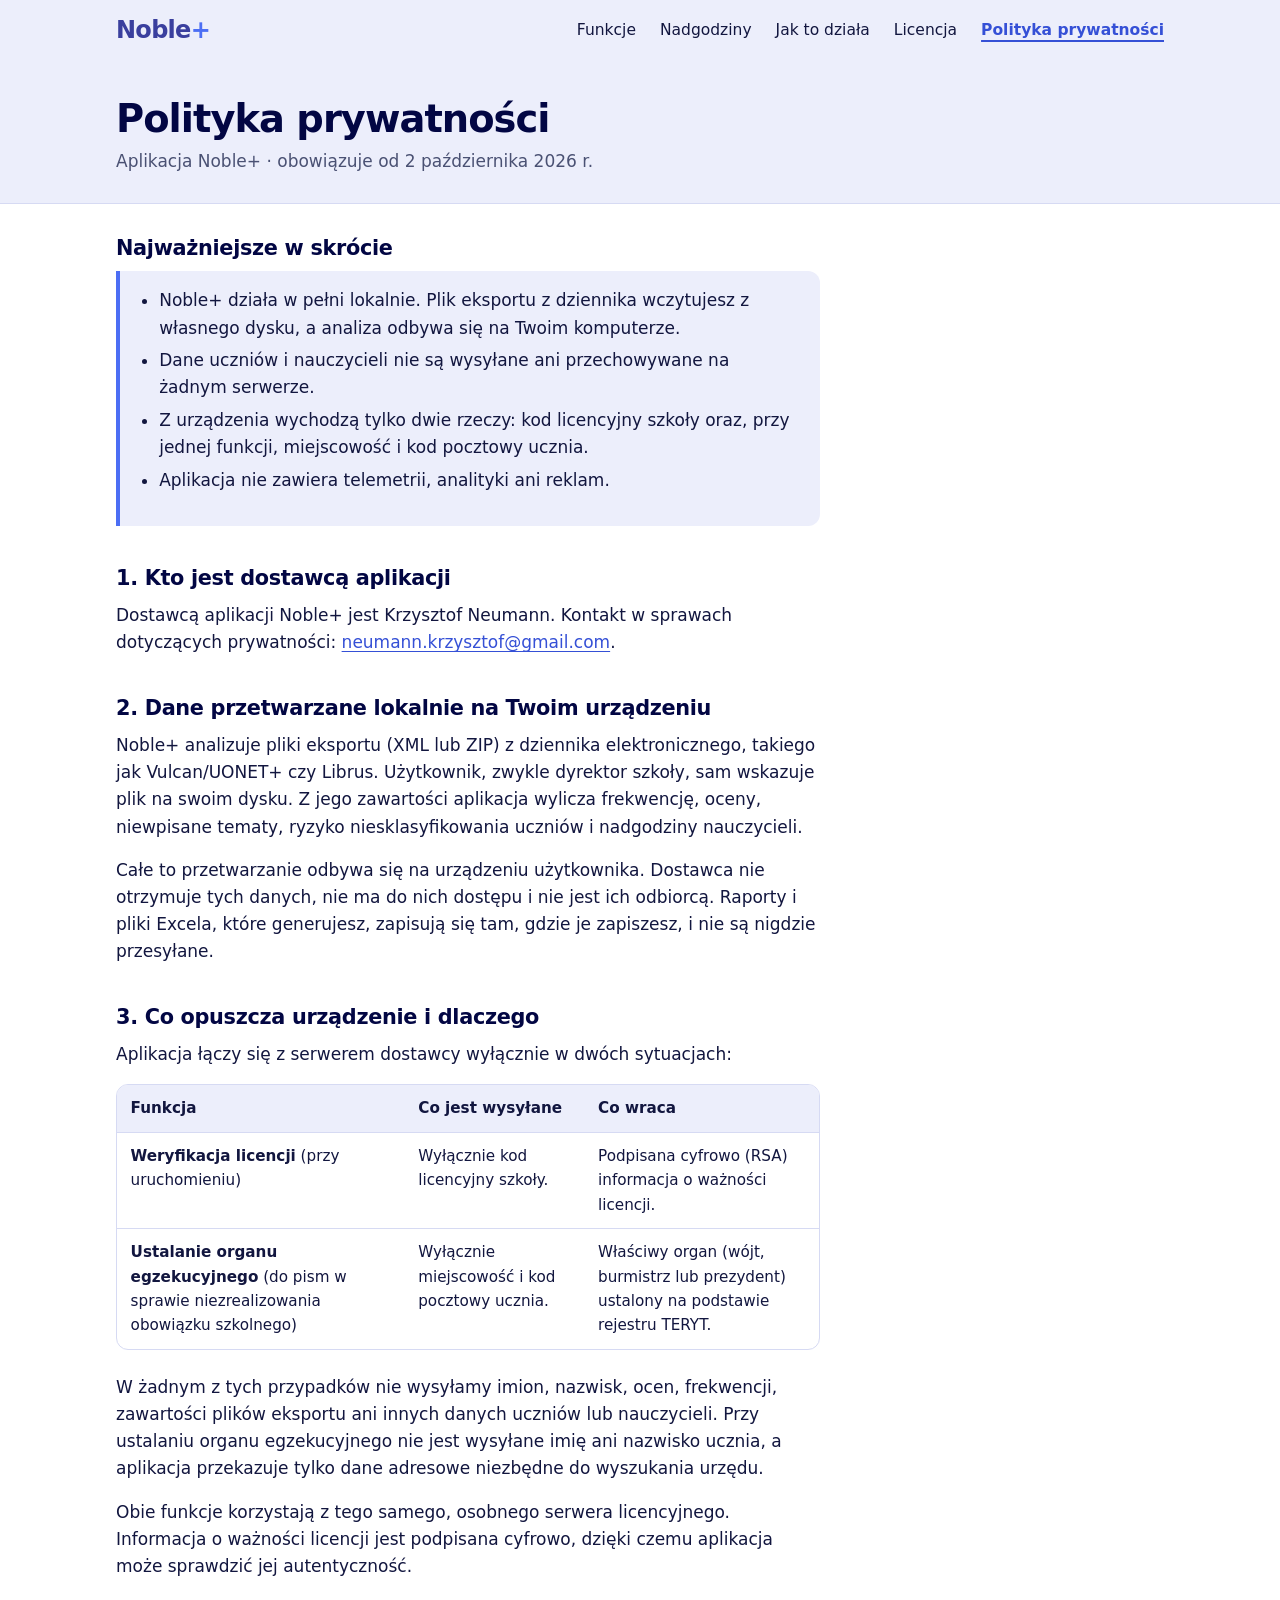
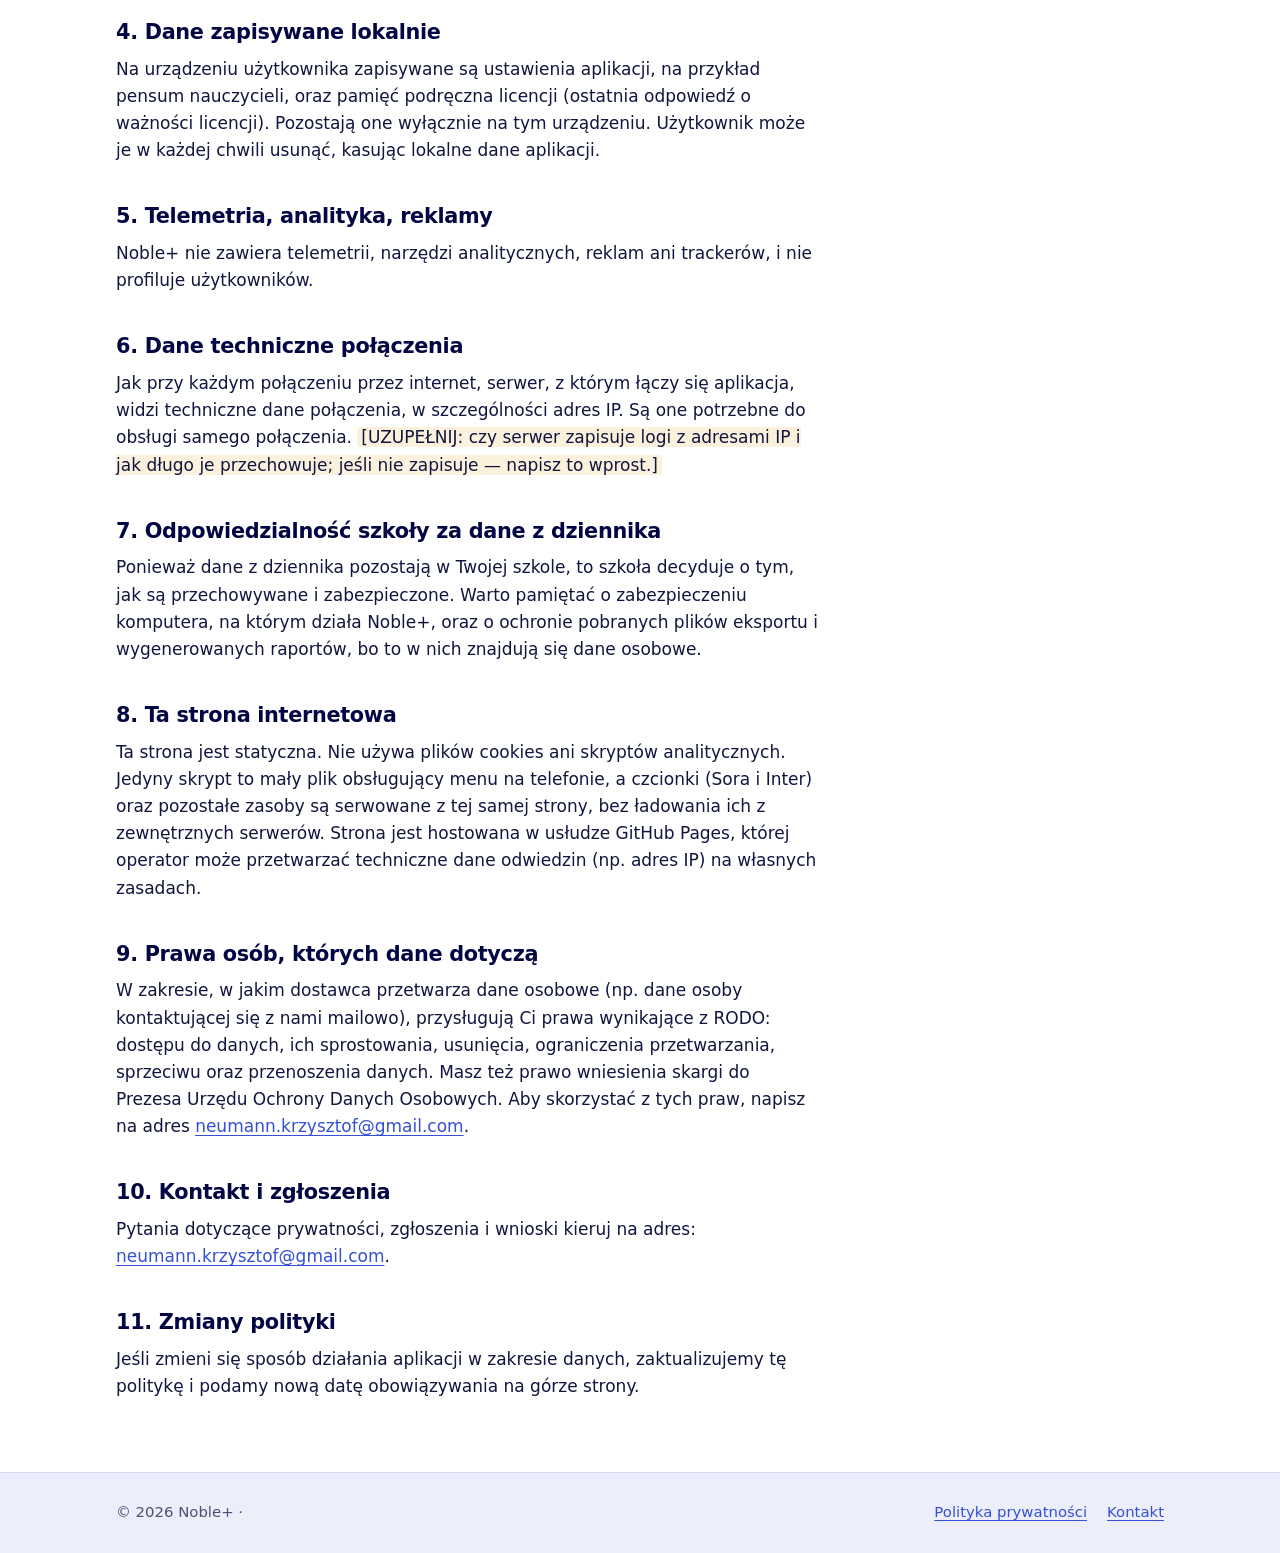
==== polityka-prywatnosci.html @ 091680ed "init Init" ====
<!DOCTYPE html>
<html lang="pl">
<head>
  <meta charset="utf-8">
  <meta name="viewport" content="width=device-width, initial-scale=1">
  <title>Polityka prywatności — Noble+</title>
  <meta name="description" content="Polityka prywatności aplikacji Noble+: jakie dane są przetwarzane lokalnie, co opuszcza urządzenie i dlaczego.">
  <link rel="icon" href="data:image/svg+xml,%3Csvg xmlns='http://www.w3.org/2000/svg' viewBox='0 0 64 64'%3E%3Crect width='64' height='64' rx='10' fill='%233a3f9e'/%3E%3Ctext x='32' y='44' font-family='Georgia,serif' font-size='36' font-weight='700' text-anchor='middle' fill='%23ffffff'%3EN%2B%3C/text%3E%3C/svg%3E">
  <script>document.documentElement.classList.add("js")</script>
  <link rel="stylesheet" href="style.css">
  <script src="script.js" defer></script>
</head>
<body>
  <a class="skip-link" href="#tresc">Przejdź do treści</a>

  <header class="site-header">
    <div class="wrap">
      <a class="brand" href="index.html" aria-label="Noble+ — strona główna">Noble<span>+</span></a>
      <button class="nav-toggle" type="button" aria-expanded="false" aria-controls="menu" aria-label="Otwórz menu">
        <span class="nav-toggle-bars" aria-hidden="true"></span>
      </button>
      <nav class="site-nav" id="menu" aria-label="Główne menu">
        <ul>
          <li><a href="index.html#funkcje">Funkcje</a></li>
          <li><a href="index.html#nadgodziny">Nadgodziny</a></li>
          <li><a href="index.html#jak-dziala">Jak to działa</a></li>
          <li><a href="index.html#licencja">Licencja</a></li>
          <li><a href="polityka-prywatnosci.html" aria-current="page">Polityka prywatności</a></li>
        </ul>
      </nav>
    </div>
  </header>

  <main id="tresc">

    <div class="page-head">
      <div class="wrap">
        <h1>Polityka prywatności</h1>
        <p>Aplikacja Noble+ · obowiązuje od 2 października 2026 r.</p>
      </div>
    </div>

    <div class="wrap">
      <div class="prose">

        <h2>Najważniejsze w skrócie</h2>
        <div class="callout">
          <ul>
            <li>Noble+ działa w pełni lokalnie. Plik eksportu z dziennika wczytujesz z własnego dysku, a analiza odbywa się na Twoim komputerze.</li>
            <li>Dane uczniów i nauczycieli nie są wysyłane ani przechowywane na żadnym serwerze.</li>
            <li>Z urządzenia wychodzą tylko dwie rzeczy: kod licencyjny szkoły oraz, przy jednej funkcji, miejscowość i kod pocztowy ucznia.</li>
            <li>Aplikacja nie zawiera telemetrii, analityki ani reklam.</li>
          </ul>
        </div>

        <h2>1. Kto jest dostawcą aplikacji</h2>
        <p>
          Dostawcą aplikacji Noble+ jest Krzysztof Neumann</span>.
          Kontakt w sprawach dotyczących prywatności: <a href="mailto:neumann.krzysztof@gmail.com">neumann.krzysztof@gmail.com</a>.
        </p>

        <h2>2. Dane przetwarzane lokalnie na Twoim urządzeniu</h2>
        <p>
          Noble+ analizuje pliki eksportu (XML lub ZIP) z dziennika elektronicznego, takiego jak Vulcan/UONET+ czy Librus.
          Użytkownik, zwykle dyrektor szkoły, sam wskazuje plik na swoim dysku. Z jego zawartości aplikacja wylicza
          frekwencję, oceny, niewpisane tematy, ryzyko niesklasyfikowania uczniów i nadgodziny nauczycieli.
        </p>
        <p>
          Całe to przetwarzanie odbywa się na urządzeniu użytkownika. Dostawca nie otrzymuje tych danych, nie ma do nich dostępu
          i nie jest ich odbiorcą. Raporty i pliki Excela, które generujesz, zapisują się tam, gdzie je zapiszesz, i nie są
          nigdzie przesyłane.
        </p>

        <h2>3. Co opuszcza urządzenie i dlaczego</h2>
        <p>Aplikacja łączy się z serwerem dostawcy wyłącznie w dwóch sytuacjach:</p>
        <div class="table-scroll">
          <table>
            <thead>
              <tr>
                <th scope="col">Funkcja</th>
                <th scope="col">Co jest wysyłane</th>
                <th scope="col">Co wraca</th>
              </tr>
            </thead>
            <tbody>
              <tr>
                <td><strong>Weryfikacja licencji</strong> (przy uruchomieniu)</td>
                <td>Wyłącznie kod licencyjny szkoły.</td>
                <td>Podpisana cyfrowo (RSA) informacja o ważności licencji.</td>
              </tr>
              <tr>
                <td><strong>Ustalanie organu egzekucyjnego</strong> (do pism w sprawie niezrealizowania obowiązku szkolnego)</td>
                <td>Wyłącznie miejscowość i kod pocztowy ucznia.</td>
                <td>Właściwy organ (wójt, burmistrz lub prezydent) ustalony na podstawie rejestru TERYT.</td>
              </tr>
            </tbody>
          </table>
        </div>
        <p>
          W żadnym z tych przypadków nie wysyłamy imion, nazwisk, ocen, frekwencji, zawartości plików eksportu ani innych danych
          uczniów lub nauczycieli. Przy ustalaniu organu egzekucyjnego nie jest wysyłane imię ani nazwisko ucznia, a aplikacja
          przekazuje tylko dane adresowe niezbędne do wyszukania urzędu.
        </p>
        <p>
          Obie funkcje korzystają z tego samego, osobnego serwera licencyjnego.
          Informacja o ważności licencji jest podpisana cyfrowo, dzięki czemu aplikacja może sprawdzić jej autentyczność.
        </p>

        <h2>4. Dane zapisywane lokalnie</h2>
        <p>
          Na urządzeniu użytkownika zapisywane są ustawienia aplikacji, na przykład pensum nauczycieli, oraz pamięć podręczna
          licencji (ostatnia odpowiedź o ważności licencji). Pozostają one wyłącznie na tym urządzeniu.
          Użytkownik może je w każdej chwili usunąć, kasując lokalne dane aplikacji.
        </p>

        <h2>5. Telemetria, analityka, reklamy</h2>
        <p>
          Noble+ nie zawiera telemetrii, narzędzi analitycznych, reklam ani trackerów, i nie profiluje użytkowników.
        </p>

        <h2>6. Dane techniczne połączenia</h2>
        <p>
          Jak przy każdym połączeniu przez internet, serwer, z którym łączy się aplikacja, widzi techniczne dane połączenia,
          w szczególności adres IP. Są one potrzebne do obsługi samego połączenia.
          <span class="todo">[UZUPEŁNIJ: czy serwer zapisuje logi z adresami IP i jak długo je przechowuje; jeśli nie zapisuje — napisz to wprost.]</span>
        </p>

        <h2>7. Odpowiedzialność szkoły za dane z dziennika</h2>
        <p>
          Ponieważ dane z dziennika pozostają w Twojej szkole, to szkoła decyduje o tym, jak są przechowywane i zabezpieczone.
          Warto pamiętać o zabezpieczeniu komputera, na którym działa Noble+, oraz o ochronie pobranych plików eksportu
          i wygenerowanych raportów, bo to w nich znajdują się dane osobowe.
        </p>

        <h2>8. Ta strona internetowa</h2>
        <p>
          Ta strona jest statyczna. Nie używa plików cookies ani skryptów analitycznych. Jedyny skrypt to mały plik obsługujący menu na telefonie, a czcionki (Sora i Inter)
          oraz pozostałe zasoby są serwowane z tej samej strony, bez ładowania ich z zewnętrznych serwerów. Strona jest hostowana w usłudze GitHub Pages, której operator może
          przetwarzać techniczne dane odwiedzin (np. adres IP) na własnych zasadach.
        </p>

        <h2>9. Prawa osób, których dane dotyczą</h2>
        <p>
          W zakresie, w jakim dostawca przetwarza dane osobowe (np. dane osoby kontaktującej się z nami mailowo), przysługują Ci
          prawa wynikające z RODO: dostępu do danych, ich sprostowania, usunięcia, ograniczenia przetwarzania, sprzeciwu oraz
          przenoszenia danych. Masz też prawo wniesienia skargi do Prezesa Urzędu Ochrony Danych Osobowych.
          Aby skorzystać z tych praw, napisz na adres <a href="mailto:neumann.krzysztof@gmail.com">neumann.krzysztof@gmail.com</a>.
        </p>

        <h2>10. Kontakt i zgłoszenia</h2>
        <p>
          Pytania dotyczące prywatności, zgłoszenia i wnioski kieruj na adres:
          <a href="mailto:neumann.krzysztof@gmail.com">neumann.krzysztof@gmail.com</a>.
        </p>

        <h2>11. Zmiany polityki</h2>
        <p>
          Jeśli zmieni się sposób działania aplikacji w zakresie danych, zaktualizujemy tę politykę i podamy nową datę
          obowiązywania na górze strony.
        </p>

      </div>
    </div>

  </main>

  <footer class="site-footer">
    <div class="wrap">
      <p>© 2026 Noble+ ·</p>
      <ul>
        <li><a href="polityka-prywatnosci.html">Polityka prywatności</a></li>
        <li><a href="mailto:neumann.krzysztof@gmail.com">Kontakt</a></li>
      </ul>
    </div>
  </footer>
</body>
</html>
---- style.css ----
/* Noble+ — arkusz stylów (mobile-first). Czcionki Sora i Inter hostowane lokalnie w /fonts (licencja SIL OFL) */

@font-face {
  font-family: "Inter";
  font-style: normal;
  font-weight: 100 900;
  font-display: swap;
  src: url("fonts/inter-latin-ext-wght-normal.woff2") format("woff2");
  unicode-range: U+0100-02BA, U+02BD-02C5, U+02C7-02CC, U+02CE-02D7, U+02DD-02FF, U+0304, U+0308, U+0329, U+1D00-1DBF, U+1E00-1E9F, U+1EF2-1EFF, U+2020, U+20A0-20AB, U+20AD-20C0, U+2113, U+2C60-2C7F, U+A720-A7FF;
}
@font-face {
  font-family: "Inter";
  font-style: normal;
  font-weight: 100 900;
  font-display: swap;
  src: url("fonts/inter-latin-wght-normal.woff2") format("woff2");
  unicode-range: U+0000-00FF, U+0131, U+0152-0153, U+02BB-02BC, U+02C6, U+02DA, U+02DC, U+0304, U+0308, U+0329, U+2000-206F, U+20AC, U+2122, U+2191, U+2193, U+2212, U+2215, U+FEFF, U+FFFD;
}
@font-face {
  font-family: "Sora";
  font-style: normal;
  font-weight: 100 800;
  font-display: swap;
  src: url("fonts/sora-latin-ext-wght-normal.woff2") format("woff2");
  unicode-range: U+0100-02BA, U+02BD-02C5, U+02C7-02CC, U+02CE-02D7, U+02DD-02FF, U+0304, U+0308, U+0329, U+1D00-1DBF, U+1E00-1E9F, U+1EF2-1EFF, U+2020, U+20A0-20AB, U+20AD-20C0, U+2113, U+2C60-2C7F, U+A720-A7FF;
}
@font-face {
  font-family: "Sora";
  font-style: normal;
  font-weight: 100 800;
  font-display: swap;
  src: url("fonts/sora-latin-wght-normal.woff2") format("woff2");
  unicode-range: U+0000-00FF, U+0131, U+0152-0153, U+02BB-02BC, U+02C6, U+02DA, U+02DC, U+0304, U+0308, U+0329, U+2000-206F, U+20AC, U+2122, U+2191, U+2193, U+2212, U+2215, U+FEFF, U+FFFD;
}

:root {
  /* Paleta wzięta z aplikacji Noble+ i z granatowej kreacji reklamowej */
  --ink: #12163f;          /* tekst */
  --ink-soft: #4a5173;     /* tekst drugorzędny */
  --navy: #020643;         /* głęboki granat (hero, pasek prywatności) */
  --navy-dark: #010135;
  --indigo: #3a3f9e;       /* kolor logotypu N+ */
  --accent: #4c6ef4;       /* niebieski słupków w aplikacji */
  --accent-strong: #3550d6;/* ten sam odcień, ciemniejszy: tekst i przyciski (kontrast AA) */
  --mint: #e2f5ef;         /* jasny przycisk na granacie */
  --lavender: #eceefb;     /* tło paneli aplikacji */
  --lavender-line: #d6daf3;
  --white: #ffffff;
  --paper: #eceefb;
  --line: #d6daf3;
  --ok: #2faf76;
  --amber: #b26a00;
  --rose: #c2334d;
  --warn-bg: #fbf1dc;
  --radius: 12px;

  --font-body: "Inter", system-ui, -apple-system, "Segoe UI", Roboto, Arial, sans-serif;
  --font-head: "Sora", "Inter", system-ui, -apple-system, "Segoe UI", Arial, sans-serif;
}

*,
*::before,
*::after { box-sizing: border-box; }

html { scroll-behavior: smooth; -webkit-text-size-adjust: 100%; }

body {
  margin: 0;
  font-family: var(--font-body);
  font-size: 1.0625rem;
  line-height: 1.6;
  color: var(--ink);
  background: var(--white);
}

img, svg { max-width: 100%; }

a { color: var(--accent-strong); text-underline-offset: 0.18em; }
a:hover { color: var(--indigo); }

:focus-visible {
  outline: 3px solid var(--accent);
  outline-offset: 2px;
  border-radius: 2px;
}

.skip-link {
  position: absolute;
  left: -999px;
  top: 0;
  background: var(--navy);
  color: var(--white);
  padding: 0.6rem 1rem;
  z-index: 100;
}
.skip-link:focus { left: 0; }

.wrap {
  width: 100%;
  max-width: 68rem;
  margin: 0 auto;
  padding: 0 1.25rem;
}

/* ---------- Nagłówek (sticky: tło jak hero, po przewinięciu białe) ---------- */

html { scroll-padding-top: 4.5rem; }

.site-header {
  position: sticky;
  top: 0;
  z-index: 50;
  background: var(--lavender);
  border-bottom: 1px solid transparent;
  transition: background-color 0.25s ease, border-color 0.25s ease, box-shadow 0.25s ease;
}
.site-header.is-scrolled {
  background: var(--white);
  border-bottom-color: var(--line);
  box-shadow: 0 2px 14px rgba(2, 6, 67, 0.06);
}

.site-header .wrap {
  display: flex;
  flex-wrap: wrap;
  align-items: center;
  justify-content: space-between;
  gap: 0 1.5rem;
  min-height: 3.75rem;
}

.brand {
  font-family: var(--font-head);
  font-size: 1.5rem;
  font-weight: 700;
  letter-spacing: -0.03em;
  color: var(--indigo);
  text-decoration: none;
}
.brand span { color: var(--accent); }

/* Przycisk hamburgera (widoczny tylko gdy działa JS i na wąskich ekranach) */

.nav-toggle {
  display: none;
  align-items: center;
  justify-content: center;
  width: 2.75rem;
  height: 2.75rem;
  margin-right: -0.5rem;
  padding: 0;
  border: 0;
  border-radius: 10px;
  background: transparent;
  color: var(--navy);
  cursor: pointer;
}
.nav-toggle:hover { background: rgba(2, 6, 67, 0.07); }
.js .nav-toggle { display: inline-flex; }

.nav-toggle-bars,
.nav-toggle-bars::before,
.nav-toggle-bars::after {
  display: block;
  width: 1.4rem;
  height: 2.5px;
  border-radius: 2px;
  background: currentColor;
  transition: transform 0.25s ease, background-color 0.2s ease;
}
.nav-toggle-bars { position: relative; }
.nav-toggle-bars::before,
.nav-toggle-bars::after { content: ""; position: absolute; left: 0; }
.nav-toggle-bars::before { top: -7px; }
.nav-toggle-bars::after { top: 7px; }
.nav-toggle[aria-expanded="true"] .nav-toggle-bars { background: transparent; }
.nav-toggle[aria-expanded="true"] .nav-toggle-bars::before { transform: translateY(7px) rotate(45deg); }
.nav-toggle[aria-expanded="true"] .nav-toggle-bars::after { transform: translateY(-7px) rotate(-45deg); }

/* Menu: na telefonie rozwijany panel pod nagłówkiem */

.site-nav { width: 100%; }
.js .site-nav { display: none; }
.js .site-nav.is-open { display: block; padding-bottom: 0.75rem; }

.site-nav ul { list-style: none; margin: 0; padding: 0; display: flex; flex-direction: column; }
.site-nav li + li { border-top: 1px solid var(--line); }
.site-nav a {
  display: block;
  padding: 0.85rem 0;
  color: var(--ink);
  text-decoration: none;
  font-size: 1.02rem;
  font-weight: 500;
}
.site-nav a:hover,
.site-nav a[aria-current="page"] { color: var(--accent-strong); }
.site-nav a[aria-current="page"] { font-weight: 600; }

@media (min-width: 48rem) {
  .nav-toggle,
  .js .nav-toggle { display: none; }
  .site-nav,
  .js .site-nav,
  .js .site-nav.is-open { display: block; width: auto; padding-bottom: 0; }
  .site-nav ul { flex-direction: row; gap: 0.25rem 1.5rem; }
  .site-nav li + li { border-top: 0; }
  .site-nav a { display: inline-block; padding: 0.35rem 0; font-size: 0.97rem; }
  .site-nav a:hover,
  .site-nav a[aria-current="page"] {
    text-decoration: underline;
    text-decoration-thickness: 2px;
    text-underline-offset: 0.3em;
  }
}

/* ---------- Przyciski ---------- */

.btn {
  display: inline-block;
  padding: 0.8rem 1.35rem;
  border-radius: 10px;
  border: 2px solid var(--navy);
  background: var(--navy);
  color: var(--white);
  font-weight: 600;
  text-decoration: none;
  transition: background-color 0.15s ease, border-color 0.15s ease;
}
.btn:hover { background: var(--indigo); border-color: var(--indigo); color: var(--white); }
.btn--ghost { background: transparent; color: var(--navy); }
.btn--ghost:hover { background: rgba(2, 6, 67, 0.07); border-color: var(--navy); color: var(--navy); }
.btn-row { display: flex; flex-wrap: wrap; gap: 0.75rem; margin-top: 1.75rem; }

/* ---------- Hero ---------- */

.hero {
  background: var(--lavender);
  color: var(--ink);
  padding: 3rem 0 0;
  overflow: hidden; /* animowany zrzut nie wywołuje poziomego przewijania */
}

.hero h1 {
  font-family: var(--font-head);
  font-size: clamp(1.9rem, 6vw, 3.4rem);
  font-weight: 700;
  line-height: 1.12;
  letter-spacing: -0.03em;
  margin: 0 0 1.1rem;
  max-width: 17ch;
  color: var(--navy);
}

.hero .lead { font-size: 1.15rem; color: var(--ink-soft); margin: 0; max-width: 40rem; }

.hero-meta { margin: 1.5rem 0 0; padding: 0; list-style: none; display: flex; flex-wrap: wrap; gap: 0.35rem 1.5rem; font-size: 0.95rem; color: var(--ink-soft); }
.hero-meta li { position: relative; padding-left: 1rem; }
.hero-meta li::before { content: ""; position: absolute; left: 0; top: 0.6em; width: 0.4rem; height: 0.4rem; border-radius: 50%; background: var(--accent); }

/* Zrzut ekranu aplikacji: wjeżdża z dołu z płynnym pojawieniem się */

.shot { margin: 2.5rem 0 0; position: relative; z-index: 1; }
.shot img {
  display: block;
  width: 100%;
  height: auto;
  border-radius: var(--radius) var(--radius) 0 0;
  box-shadow: 0 -6px 40px rgba(2, 6, 67, 0.14), 0 0 0 1px var(--lavender-line);
  animation: shot-in 0.9s cubic-bezier(0.22, 0.61, 0.36, 1) 0.15s both;
}

@keyframes shot-in {
  from { opacity: 0; transform: translateY(48px); }
  to   { opacity: 1; transform: translateY(0); }
}

/* ---------- Sekcje ---------- */

.section { padding: 3rem 0; }
.section--alt { background: var(--lavender); }

.section h2 {
  font-family: var(--font-head);
  font-size: clamp(1.45rem, 3.8vw, 2rem);
  font-weight: 700;
  letter-spacing: -0.02em;
  line-height: 1.22;
  margin: 0 0 0.6rem;
  color: var(--navy);
}
.section .intro { margin: 0 0 2rem; max-width: 40rem; color: var(--ink-soft); }

/* Lista funkcji */

.feature-list {
  list-style: none;
  margin: 0;
  padding: 0;
  display: grid;
  gap: 1.75rem 2.5rem;
}
.feature-list li { border-top: 3px solid var(--accent); padding-top: 0.8rem; }
.feature-list h3 { margin: 0 0 0.3rem; font-size: 1.08rem; }
.feature-list p { margin: 0; color: var(--ink-soft); font-size: 0.99rem; }

/* Kroki (to faktyczna sekwencja, stąd numeracja) */

.steps { list-style: none; counter-reset: step; margin: 0; padding: 0; display: grid; gap: 1.75rem; }
.steps li { counter-increment: step; display: grid; grid-template-columns: 2.6rem 1fr; gap: 0 0.75rem; }
.steps li::before {
  content: counter(step);
  grid-row: 1 / span 2;
  font-family: var(--font-head);
  font-weight: 700;
  font-size: 2.2rem;
  line-height: 1;
  color: var(--accent);
}
.steps h3 { margin: 0 0 0.25rem; font-size: 1.08rem; }
.steps p { margin: 0; color: var(--ink-soft); font-size: 0.99rem; }

/* Pasek prywatności */

.privacy-band { background: var(--navy); color: var(--white); padding: 3rem 0; }
.privacy-band h2 { font-family: var(--font-head); font-weight: 700; letter-spacing: -0.02em; font-size: clamp(1.45rem, 3.8vw, 2rem); margin: 0 0 1rem; }
.privacy-band ul { margin: 0 0 1.75rem; padding-left: 1.2rem; max-width: 42rem; }
.privacy-band li { margin-bottom: 0.5rem; }
.privacy-band a.btn { background: var(--mint); color: var(--navy); border-color: var(--mint); }
.privacy-band a.btn:hover { background: var(--white); border-color: var(--white); }
.privacy-band :focus-visible { outline-color: var(--mint); }

/* ---------- Podstrona: polityka prywatności ---------- */

.page-head { background: var(--paper); border-bottom: 1px solid var(--line); padding: 2.25rem 0 1.75rem; }
.page-head h1 {
  font-family: var(--font-head);
  font-weight: 700;
  letter-spacing: -0.025em;
  font-size: clamp(1.7rem, 4.8vw, 2.4rem);
  line-height: 1.15;
  margin: 0 0 0.4rem;
  color: var(--navy);
}
.page-head p { margin: 0; color: var(--ink-soft); }

.prose { max-width: 44rem; padding: 2rem 0 3.5rem; }
.prose h2 {
  font-family: var(--font-head);
  font-weight: 700;
  letter-spacing: -0.015em;
  font-size: 1.3rem;
  line-height: 1.25;
  margin: 2.5rem 0 0.6rem;
  color: var(--navy);
}
.prose h2:first-child { margin-top: 0; }
.prose p, .prose ul { margin: 0 0 1rem; }
.prose ul { padding-left: 1.2rem; }
.prose li { margin-bottom: 0.35rem; }

.callout {
  border-left: 4px solid var(--accent);
  background: var(--lavender);
  padding: 1rem 1.25rem;
  border-radius: 0 var(--radius) var(--radius) 0;
  margin: 0 0 1.5rem;
}
.callout p:last-child { margin-bottom: 0; }

.todo { background: var(--warn-bg); padding: 0 0.25rem; border-radius: 2px; }

.table-scroll { overflow-x: auto; margin: 0 0 1.5rem; border: 1px solid var(--line); border-radius: var(--radius); }
.table-scroll table { border-collapse: collapse; width: 100%; min-width: 34rem; font-size: 0.95rem; }
.table-scroll th, .table-scroll td { text-align: left; vertical-align: top; padding: 0.7rem 0.85rem; border-bottom: 1px solid var(--line); }
.table-scroll th { background: var(--paper); font-weight: 600; }
.table-scroll tr:last-child td { border-bottom: 0; }

/* ---------- Stopka ---------- */

.site-footer { border-top: 1px solid var(--line); background: var(--paper); padding: 1.75rem 0; font-size: 0.93rem; color: var(--ink-soft); }
.site-footer .wrap { display: flex; flex-wrap: wrap; justify-content: space-between; gap: 0.75rem 2rem; }
.site-footer ul { list-style: none; margin: 0; padding: 0; display: flex; flex-wrap: wrap; gap: 0.25rem 1.25rem; }
.site-footer p { margin: 0; }

/* ---------- Większe ekrany ---------- */

/* ---------- Spotlight: nadgodziny ---------- */

.spotlight { display: grid; gap: 2rem; align-items: center; }
.spotlight .checks { list-style: none; margin: 1.25rem 0 0; padding: 0; }
.spotlight .checks li { position: relative; padding-left: 1.7rem; margin-bottom: 0.6rem; }
.spotlight .checks li::before {
  content: "";
  position: absolute;
  left: 0.15rem;
  top: 0.45em;
  width: 0.6rem;
  height: 0.3rem;
  border-left: 2.5px solid var(--accent);
  border-bottom: 2.5px solid var(--accent);
  transform: rotate(-45deg);
}
.ot { background: var(--white); border: 1px solid var(--line); border-radius: var(--radius); overflow: hidden; margin: 0; }
.ot-bar { display: flex; flex-wrap: wrap; align-items: center; justify-content: space-between; gap: 0.5rem; padding: 0.7rem 1rem; background: var(--indigo); color: var(--white); font-size: 0.92rem; font-weight: 600; }
.ot-btn { background: var(--mint); color: var(--navy); padding: 0.3rem 0.8rem; border-radius: 8px; font-size: 0.85rem; font-weight: 600; }
.ot table { width: 100%; border-collapse: collapse; font-size: 0.93rem; }
.ot th, .ot td { padding: 0.65rem 1rem; text-align: left; border-bottom: 1px solid var(--line); }
.ot th { color: var(--ink-soft); font-weight: 600; font-size: 0.85rem; }
.ot td:last-child, .ot th:last-child { text-align: right; font-variant-numeric: tabular-nums; }
.ot tr:last-child td { border-bottom: 0; }
.ot figcaption { padding: 0.6rem 1rem; background: var(--paper); font-size: 0.82rem; color: var(--ink-soft); }

.hero-meta { margin: 1.25rem 0 0; padding: 0; list-style: none; display: flex; flex-wrap: wrap; gap: 0.35rem 1.25rem; font-size: 0.93rem; color: var(--ink-soft); }
.hero-meta li { position: relative; padding-left: 1rem; }
.hero-meta li::before { content: ""; position: absolute; left: 0; top: 0.6em; width: 0.4rem; height: 0.4rem; border-radius: 50%; background: var(--accent); }

@media (min-width: 42rem) {
  .feature-list { grid-template-columns: repeat(2, 1fr); }
  .steps { grid-template-columns: repeat(3, 1fr); gap: 2rem; }
}

@media (min-width: 56rem) {
  .hero { padding: 4.5rem 0 0; }
  .shot { margin-top: 3.5rem; }
  .section { padding: 4rem 0; }
  .feature-list { grid-template-columns: repeat(4, 1fr); }
  .spotlight { grid-template-columns: 1fr 1fr; gap: 3.5rem; }
}

/* Desktop: tekst po lewej, zrzut po prawej, dosunięty do prawej krawędzi ekranu */
@media (min-width: 64rem) {
  .hero .wrap {
    display: grid;
    grid-template-columns: minmax(0, 1fr) minmax(0, 1.1fr);
    column-gap: 3rem;
    align-items: end;
  }
  .hero-text { align-self: center; padding-bottom: 4.5rem; }
  .hero h1 { font-size: clamp(2.4rem, 3.4vw, 3.1rem); max-width: none; }
  .shot {
    /* wyjście poza kontener o szerokość jego marginesu, aż do krawędzi okna */
    margin: 0 calc(-1 * ((100vw - min(68rem, 100vw)) / 2 + 1.25rem)) 0 0;
  }
  .shot img { border-radius: var(--radius) 0 0 0; }
}

@media print {
  .site-header, .site-footer .btn, .btn-row { display: none; }
  body { font-size: 11pt; }
}

@media (prefers-reduced-motion: reduce) {
  html { scroll-behavior: auto; }
  .btn, .site-header, .nav-toggle-bars, .nav-toggle-bars::before, .nav-toggle-bars::after { transition: none; }
  .shot img { animation: none; }
}
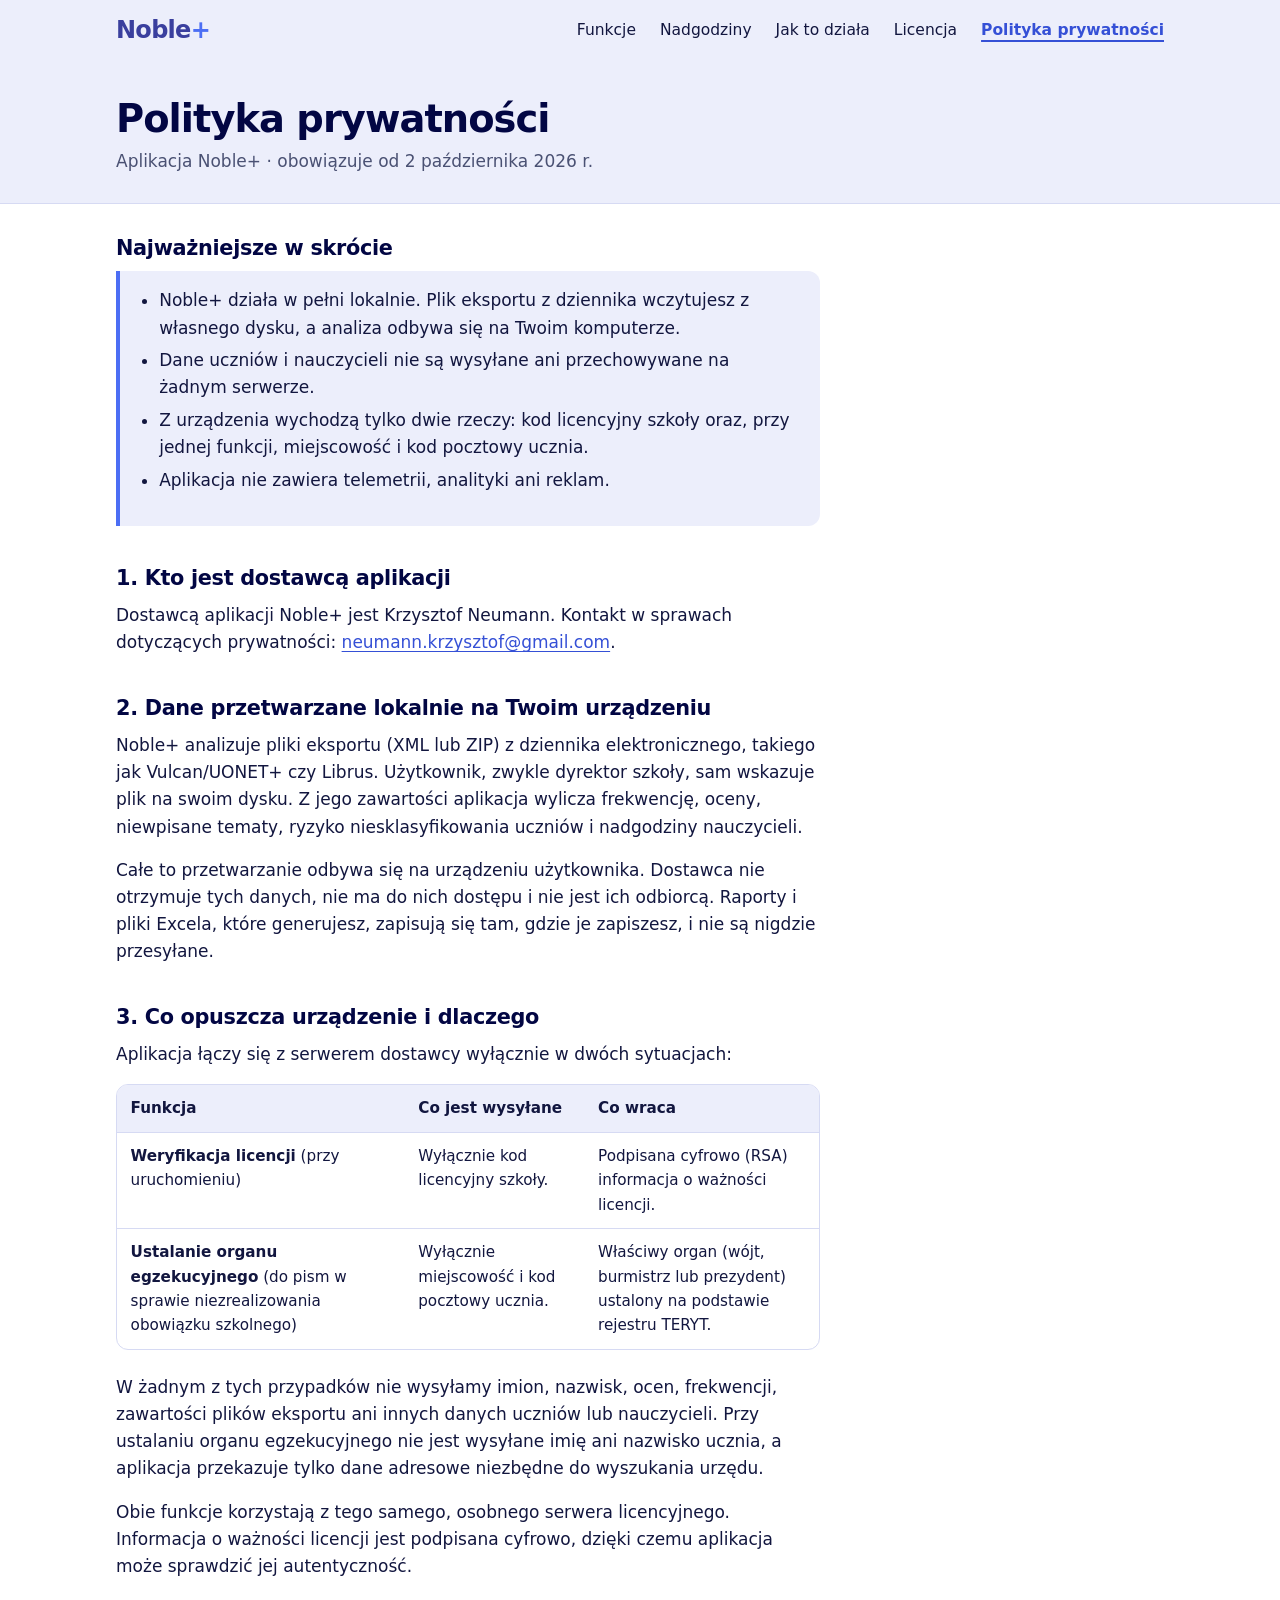
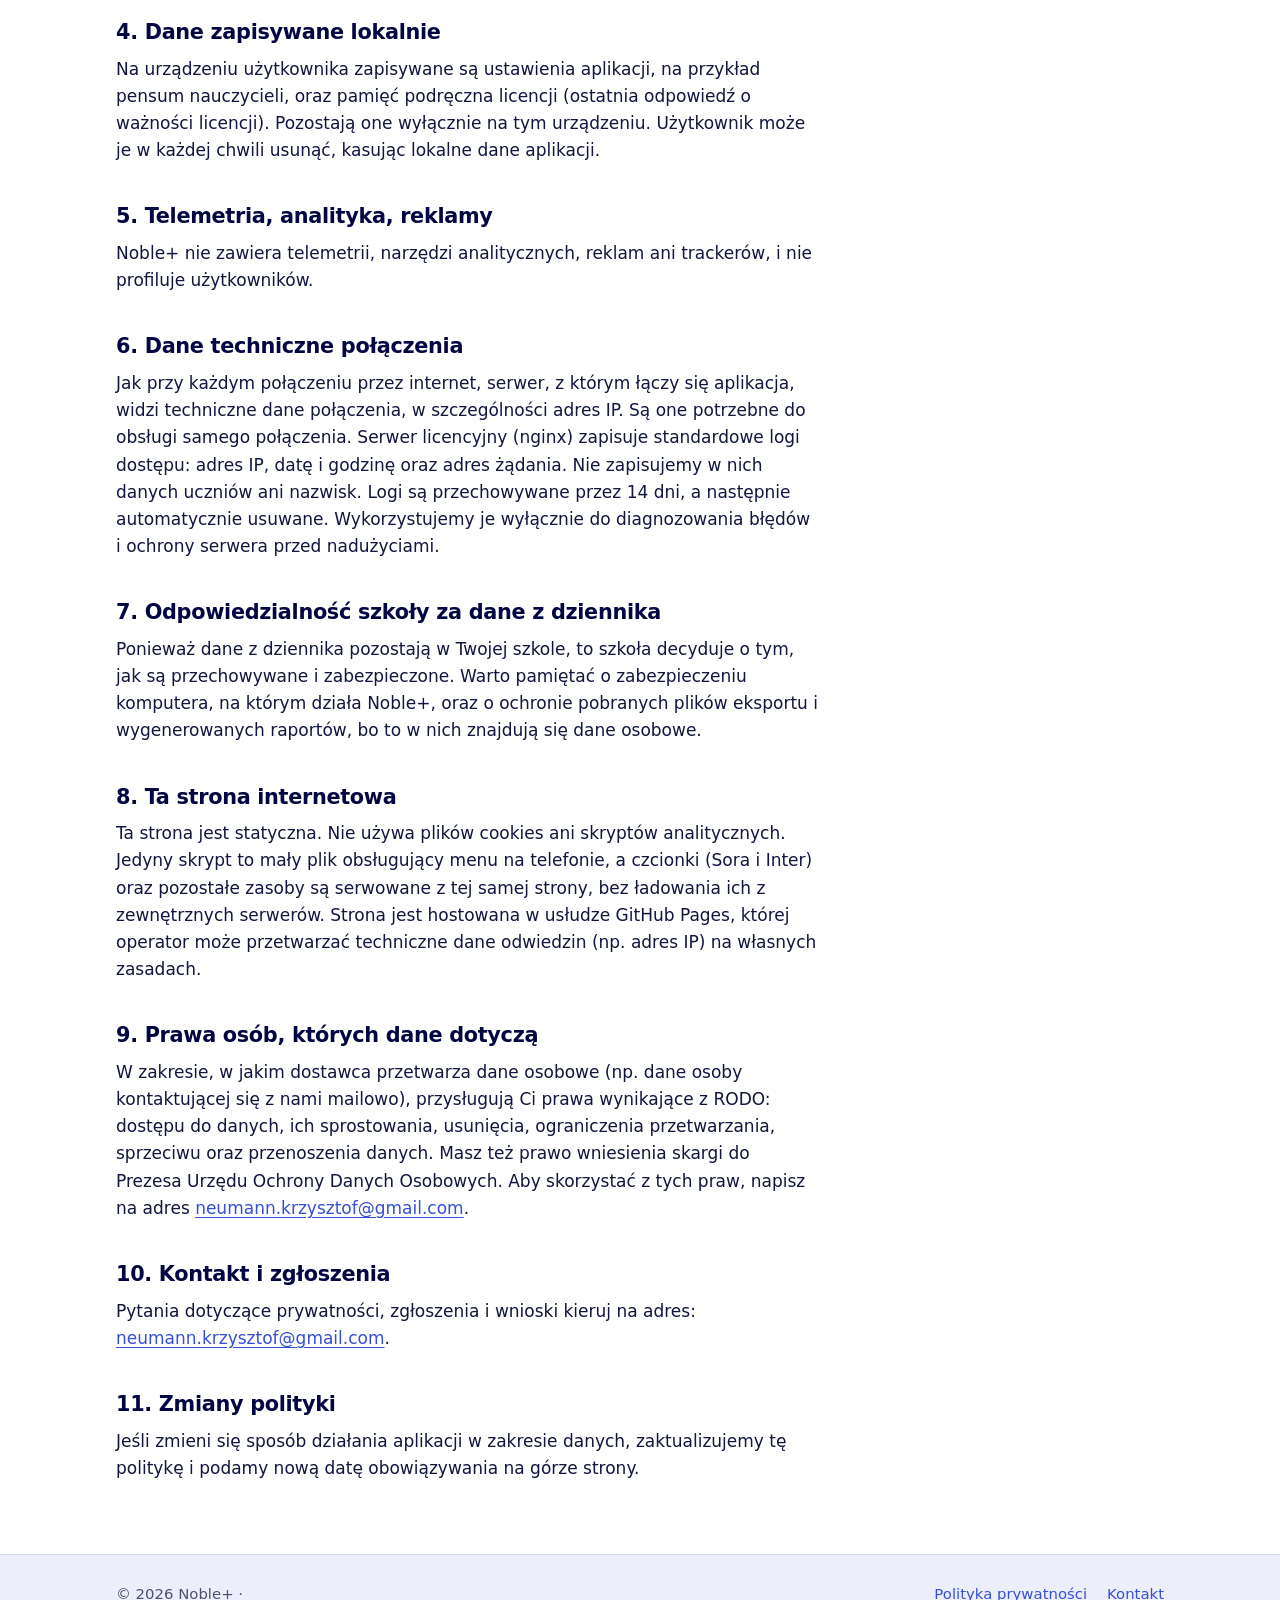
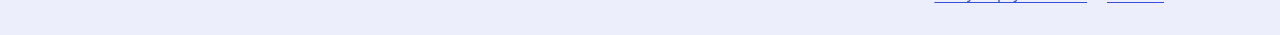
==== commit 010b9c28: "Update privacy policy regarding server logs" ====
--- a/polityka-prywatnosci.html
+++ b/polityka-prywatnosci.html
@@ -122,7 +122,7 @@
         <p>
           Jak przy każdym połączeniu przez internet, serwer, z którym łączy się aplikacja, widzi techniczne dane połączenia,
           w szczególności adres IP. Są one potrzebne do obsługi samego połączenia.
-          <span class="todo">[UZUPEŁNIJ: czy serwer zapisuje logi z adresami IP i jak długo je przechowuje; jeśli nie zapisuje — napisz to wprost.]</span>
+          Serwer licencyjny (nginx) zapisuje standardowe logi dostępu: adres IP, datę i godzinę oraz adres żądania. Nie zapisujemy w nich danych uczniów ani nazwisk. Logi są przechowywane przez 14 dni, a następnie automatycznie usuwane. Wykorzystujemy je wyłącznie do diagnozowania błędów i ochrony serwera przed nadużyciami.
         </p>
 
         <h2>7. Odpowiedzialność szkoły za dane z dziennika</h2>
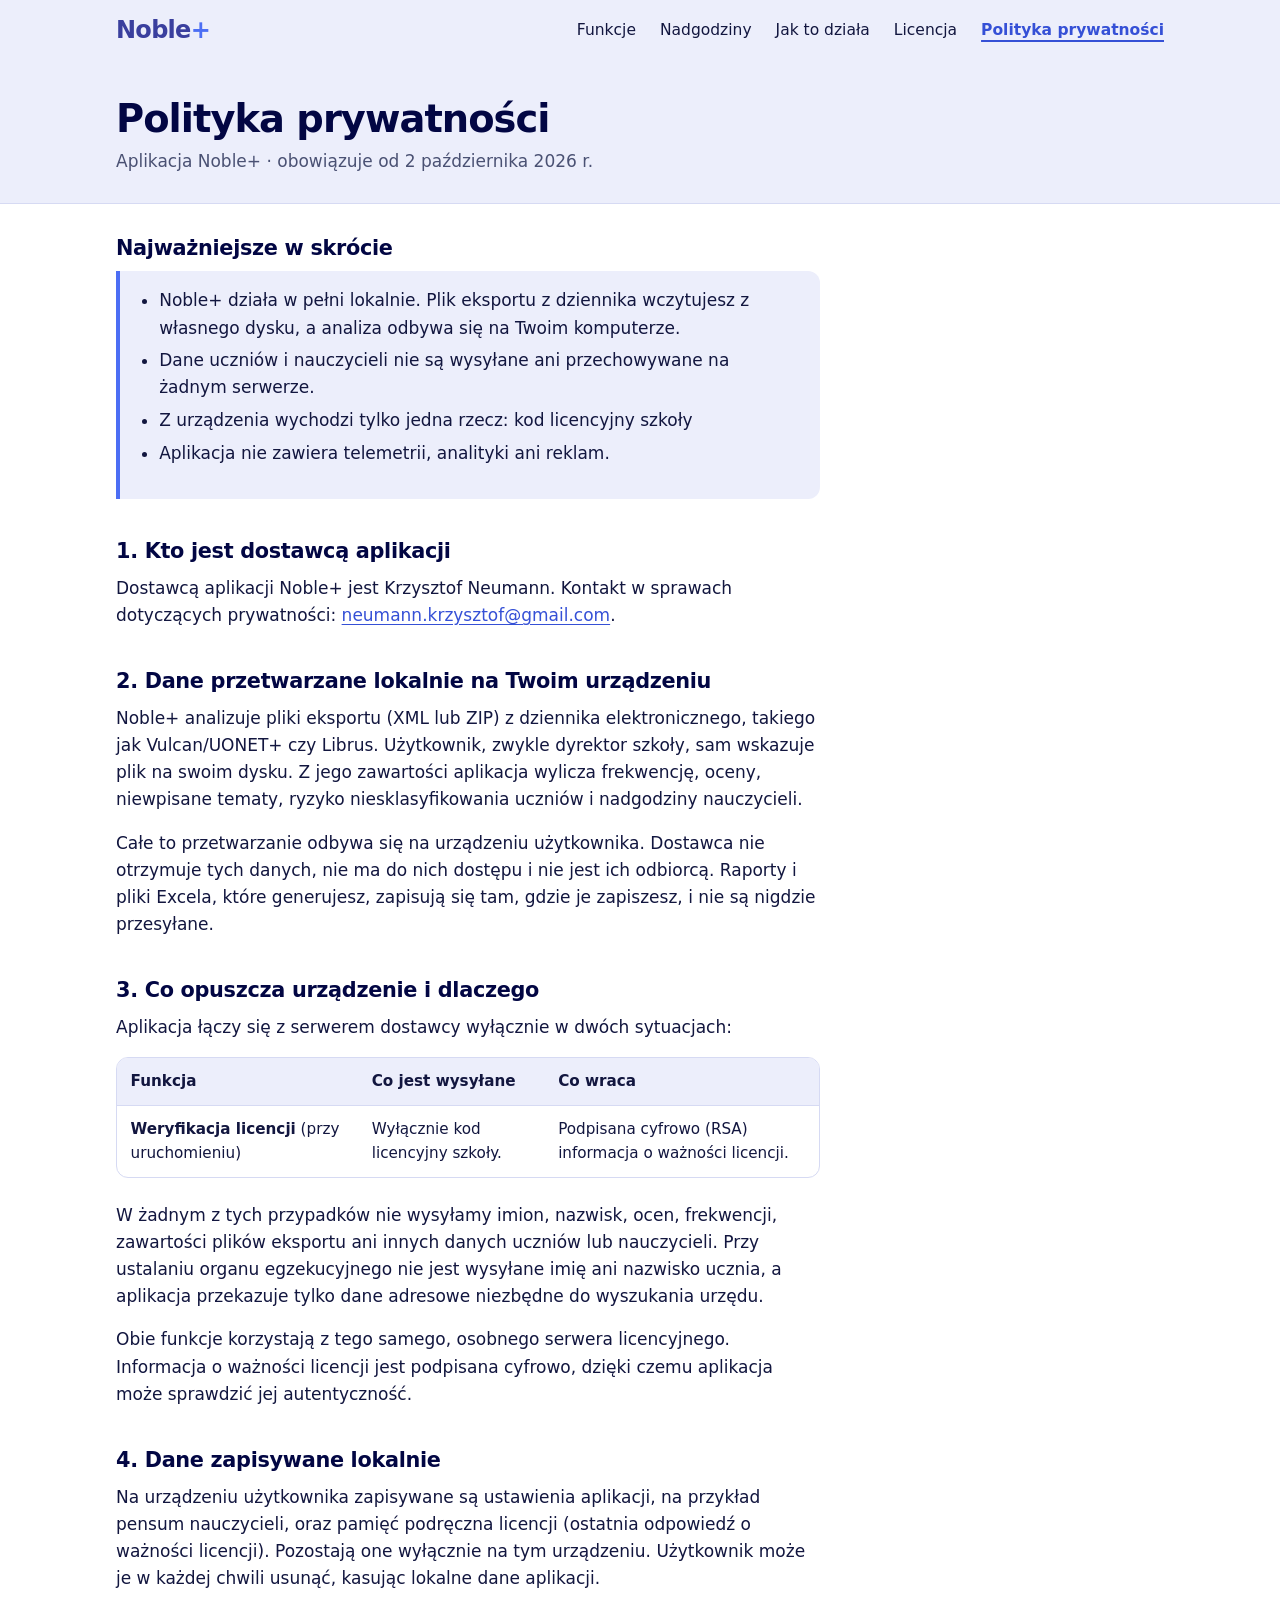
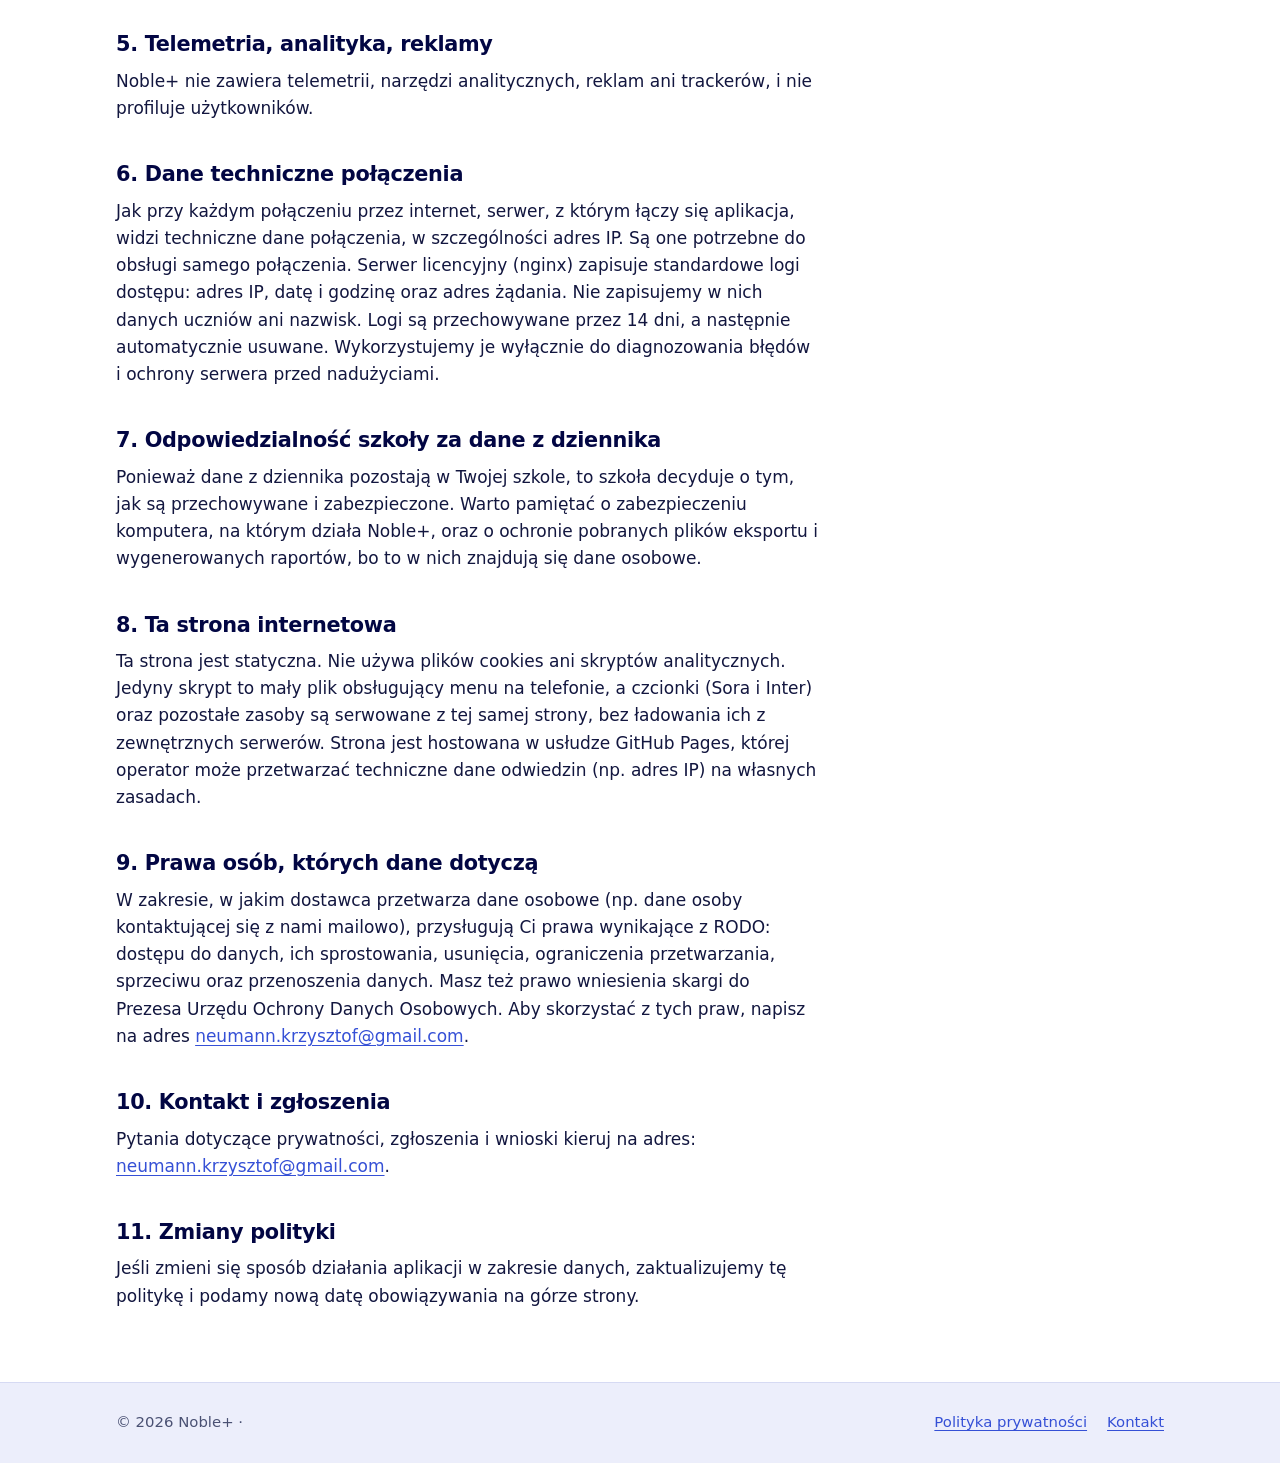
==== commit b893ecf3: "Simplify privacy policy regarding data transmission" ====
--- a/polityka-prywatnosci.html
+++ b/polityka-prywatnosci.html
@@ -48,7 +48,7 @@
           <ul>
             <li>Noble+ działa w pełni lokalnie. Plik eksportu z dziennika wczytujesz z własnego dysku, a analiza odbywa się na Twoim komputerze.</li>
             <li>Dane uczniów i nauczycieli nie są wysyłane ani przechowywane na żadnym serwerze.</li>
-            <li>Z urządzenia wychodzą tylko dwie rzeczy: kod licencyjny szkoły oraz, przy jednej funkcji, miejscowość i kod pocztowy ucznia.</li>
+            <li>Z urządzenia wychodzi tylko jedna rzecz: kod licencyjny szkoły</li>
             <li>Aplikacja nie zawiera telemetrii, analityki ani reklam.</li>
           </ul>
         </div>
@@ -87,11 +87,6 @@
                 <td><strong>Weryfikacja licencji</strong> (przy uruchomieniu)</td>
                 <td>Wyłącznie kod licencyjny szkoły.</td>
                 <td>Podpisana cyfrowo (RSA) informacja o ważności licencji.</td>
-              </tr>
-              <tr>
-                <td><strong>Ustalanie organu egzekucyjnego</strong> (do pism w sprawie niezrealizowania obowiązku szkolnego)</td>
-                <td>Wyłącznie miejscowość i kod pocztowy ucznia.</td>
-                <td>Właściwy organ (wójt, burmistrz lub prezydent) ustalony na podstawie rejestru TERYT.</td>
               </tr>
             </tbody>
           </table>
